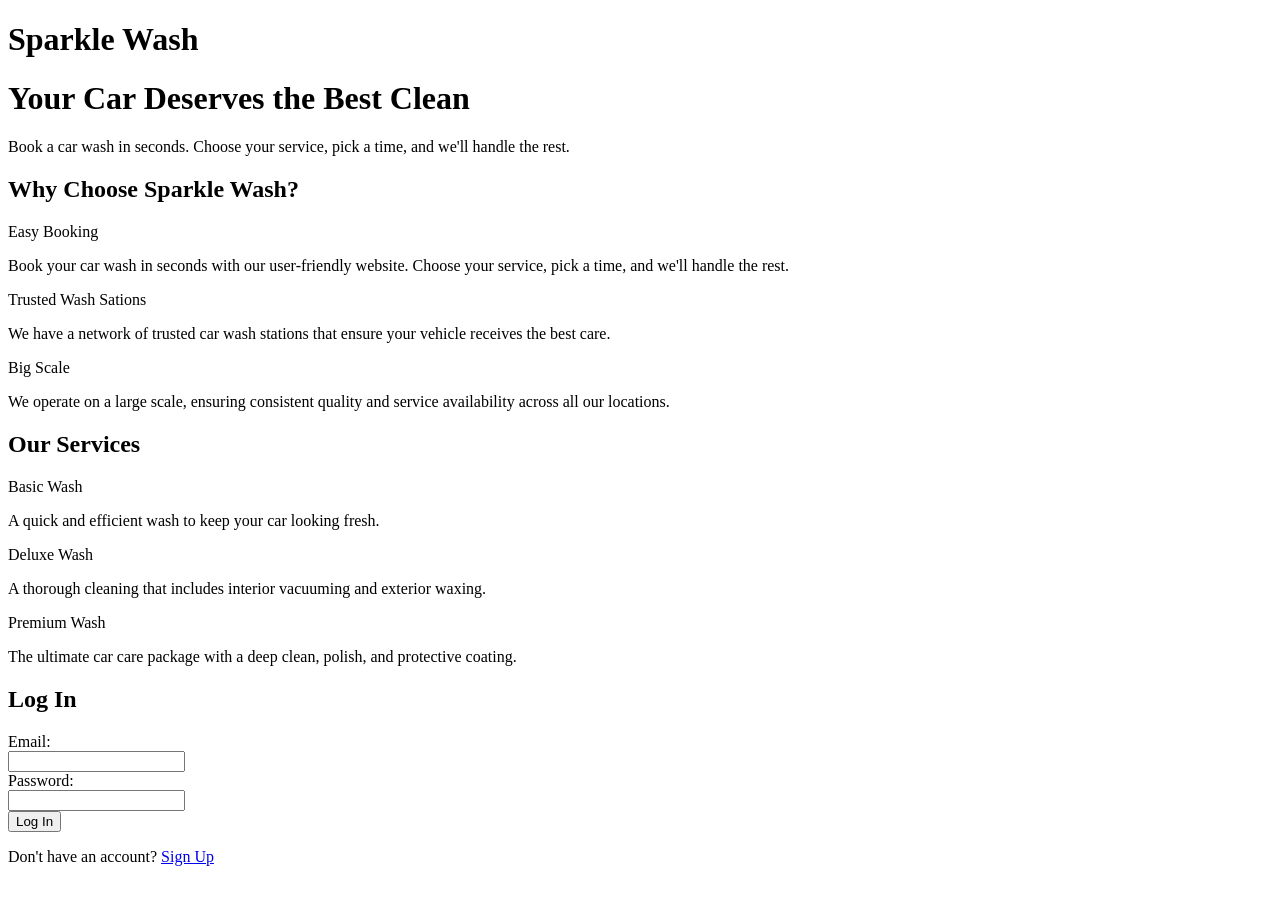
==== index.html @ a1c16ff3 "login_signup" ====
<!DOCTYPE html>
<html>
<head>
    <title>Home</title>
    <link rel="stylesheet" href="style.css">
</head>
<body>
    <div><h1>Sparkle Wash</h1></div>

        <div><h1>Your Car Deserves the Best Clean</h1></div>
        <div><p>Book a car wash in seconds. Choose your service, pick a time, and we'll handle the rest.</p></div>

        <section>
            <h2>Why Choose Sparkle Wash?</h2>
            <div>
                <div>
                    <p>Easy Booking</p>
                    <p>Book your car wash in seconds with our user-friendly website. Choose your service, pick a time, and we'll handle the rest.</p>
                </div>
                <div>
                    <p>Trusted Wash Sations </p>
                    <p>We have a network of trusted car wash stations that ensure your vehicle receives the best care.</p>
                </div>
                <div>
                    <p>Big Scale</p>
                    <p>We operate on a large scale, ensuring consistent quality and service availability across all our locations.</p>
                </div>
            </div>
        </section>

        <section>
            <h2>Our Services</h2>
            <div>
                <div>
                    <p>Basic Wash</p>
                    <p>A quick and efficient wash to keep your car looking fresh.</p>
                </div>
                <div>
                    <p>Deluxe Wash</p>
                    <p>A thorough cleaning that includes interior vacuuming and exterior waxing.</p>
                </div>
                <div>
                    <p>Premium Wash</p>
                    <p>The ultimate car care package with a deep clean, polish, and protective coating.</p>
                </div>
            </div>
        </section>

        <section>
            <div id="login-form">
                <h2>Log In</h2>
                <form action = "login.php" method = "post">
                    <label for="email">Email:</label><br>
                    <input type="email" id="email" name="email" required><br>
                    <label for="password">Password:</label><br>
                    <input type="password" id="password" name="password" required><br>
                    <button type="submit">Log In</button><br>
                </form>
                <p>Don't have an account? <a href="#" onclick="showForm('signup')">Sign Up</a></p>
            </div>

            <div id="signup-form" style="display:none">
                <h2>Create Account</h2>
                <form action = "signup.php" method = "post" onsubmit="return validateForm()">
                    <p id="msg"></p>
                    <label for="su-name">Full Name:</label><br>
                    <input type="text" id="su-name" name="name" required><br>
                    <label for="su-email">Email:</label><br>
                    <input type="email" id="su-email" name="email" required><br>
                    <label for="su-password">Password:</label><br>
                    <input type="password" id="su-password" name="password" required><br>
                    <label for="su-confirm">Confirm Password:</label><br>
                    <input type="password" id="su-confirm" name="confirm_password" required><br>
                    <button type="submit">Create Account</button><br>
                </form>
                <p>Already have an account? <a href="#" onclick="showForm('login')">Log In</a></p>
            </div>
        </section>
    <script src="dynamic.js"></script>
</body>
</html>
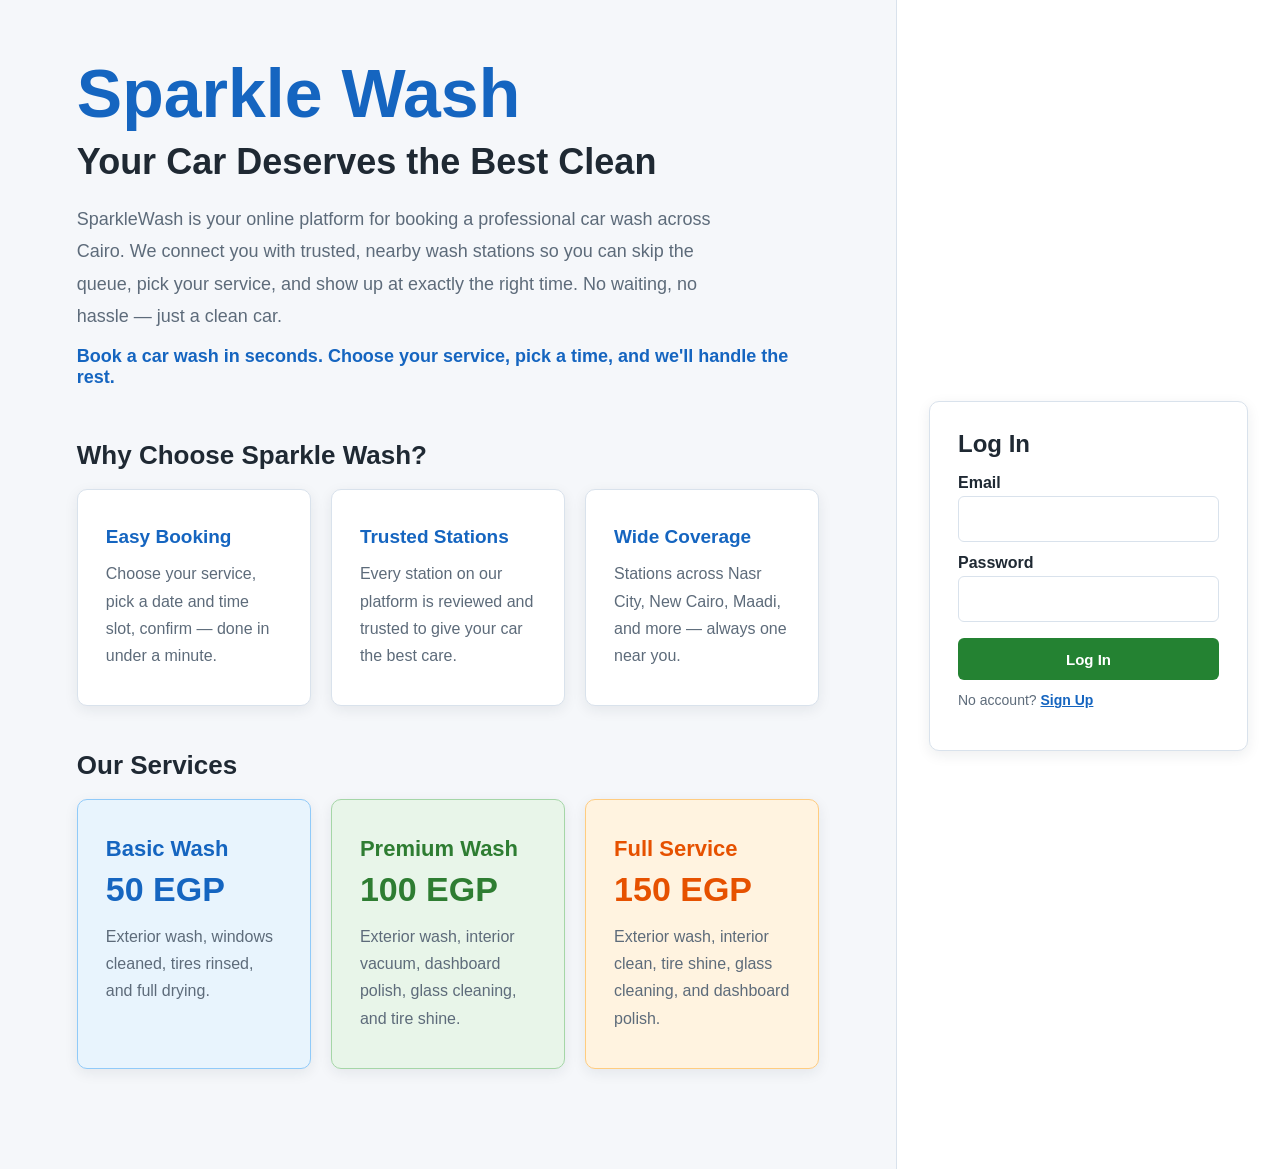
==== commit 6f28705a: "v5" ====
--- a/index.html
+++ b/index.html
@@ -1,81 +1,92 @@
 <!DOCTYPE html>
-<html>
+<html lang="en">
 <head>
-    <title>Home</title>
+    <title>Sparkle Wash</title>
     <link rel="stylesheet" href="style.css">
 </head>
 <body>
-    <div><h1>Sparkle Wash</h1></div>
+    <div class="home-layout">
 
-        <div><h1>Your Car Deserves the Best Clean</h1></div>
-        <div><p>Book a car wash in seconds. Choose your service, pick a time, and we'll handle the rest.</p></div>
+        <!-- Left 70% -->
+        <div class="home-content">
+            <h1 class="home-brand">Sparkle Wash</h1>
+            <h2 class="home-headline">Your Car Deserves the Best Clean</h2>
+            <p class="home-about">SparkleWash is your online platform for booking a professional car wash across Cairo. We connect you with trusted, nearby wash stations so you can skip the queue, pick your service, and show up at exactly the right time. No waiting, no hassle — just a clean car.</p>
+            <p class="home-cta">Book a car wash in seconds. Choose your service, pick a time, and we'll handle the rest.</p>
 
-        <section>
-            <h2>Why Choose Sparkle Wash?</h2>
-            <div>
-                <div>
-                    <p>Easy Booking</p>
-                    <p>Book your car wash in seconds with our user-friendly website. Choose your service, pick a time, and we'll handle the rest.</p>
+            <section class="home-section">
+                <h3>Why Choose Sparkle Wash?</h3>
+                <div class="features-grid">
+                    <div class="feature-card">
+                        <p class="feature-title">Easy Booking</p>
+                        <p>Choose your service, pick a date and time slot, confirm — done in under a minute.</p>
+                    </div>
+                    <div class="feature-card">
+                        <p class="feature-title">Trusted Stations</p>
+                        <p>Every station on our platform is reviewed and trusted to give your car the best care.</p>
+                    </div>
+                    <div class="feature-card">
+                        <p class="feature-title">Wide Coverage</p>
+                        <p>Stations across Nasr City, New Cairo, Maadi, and more — always one near you.</p>
+                    </div>
                 </div>
-                <div>
-                    <p>Trusted Wash Sations </p>
-                    <p>We have a network of trusted car wash stations that ensure your vehicle receives the best care.</p>
+            </section>
+
+            <section class="home-section">
+                <h3>Our Services</h3>
+                <div class="services-grid">
+                    <div class="service-card service-basic">
+                        <p class="service-title">Basic Wash</p>
+                        <p class="service-price">50 EGP</p>
+                        <p>Exterior wash, windows cleaned, tires rinsed, and full drying.</p>
+                    </div>
+                    <div class="service-card service-premium">
+                        <p class="service-title">Premium Wash</p>
+                        <p class="service-price">100 EGP</p>
+                        <p>Exterior wash, interior vacuum, dashboard polish, glass cleaning, and tire shine.</p>
+                    </div>
+                    <div class="service-card service-full">
+                        <p class="service-title">Full Service</p>
+                        <p class="service-price">150 EGP</p>
+                        <p>Exterior wash, interior clean, tire shine, glass cleaning, and dashboard polish.</p>
+                    </div>
                 </div>
-                <div>
-                    <p>Big Scale</p>
-                    <p>We operate on a large scale, ensuring consistent quality and service availability across all our locations.</p>
-                </div>
-            </div>
-        </section>
+            </section>
+        </div>
 
-        <section>
-            <h2>Our Services</h2>
-            <div>
-                <div>
-                    <p>Basic Wash</p>
-                    <p>A quick and efficient wash to keep your car looking fresh.</p>
-                </div>
-                <div>
-                    <p>Deluxe Wash</p>
-                    <p>A thorough cleaning that includes interior vacuuming and exterior waxing.</p>
-                </div>
-                <div>
-                    <p>Premium Wash</p>
-                    <p>The ultimate car care package with a deep clean, polish, and protective coating.</p>
-                </div>
-            </div>
-        </section>
-
-        <section>
-            <div id="login-form">
+        <!-- Right 30% -->
+        <div class="auth-panel">
+            <div id="login-form" class="auth-form">
                 <h2>Log In</h2>
-                <form action = "login.php" method = "post">
-                    <label for="email">Email:</label><br>
-                    <input type="email" id="email" name="email" required><br>
-                    <label for="password">Password:</label><br>
-                    <input type="password" id="password" name="password" required><br>
-                    <button type="submit">Log In</button><br>
+                <form action="login.php" method="post">
+                    <label for="email">Email</label>
+                    <input type="email" id="email" name="email" required>
+                    <label for="password">Password</label>
+                    <input type="password" id="password" name="password" required>
+                    <button type="submit" class="confirm-button">Log In</button>
                 </form>
-                <p>Don't have an account? <a href="#" onclick="showForm('signup')">Sign Up</a></p>
+                <p>No account? <a href="#" onclick="showForm('signup')">Sign Up</a></p>
             </div>
 
-            <div id="signup-form" style="display:none">
+            <div id="signup-form" class="auth-form" style="display:none">
                 <h2>Create Account</h2>
-                <form action = "signup.php" method = "post" onsubmit="return validateForm()">
+                <form action="signup.php" method="post" onsubmit="return validateForm()">
                     <p id="msg"></p>
-                    <label for="su-name">Full Name:</label><br>
-                    <input type="text" id="su-name" name="name" required><br>
-                    <label for="su-email">Email:</label><br>
-                    <input type="email" id="su-email" name="email" required><br>
-                    <label for="su-password">Password:</label><br>
-                    <input type="password" id="su-password" name="password" required><br>
-                    <label for="su-confirm">Confirm Password:</label><br>
-                    <input type="password" id="su-confirm" name="confirm_password" required><br>
-                    <button type="submit">Create Account</button><br>
+                    <label for="su-name">Full Name</label>
+                    <input type="text" id="su-name" name="name" required>
+                    <label for="su-email">Email</label>
+                    <input type="email" id="su-email" name="email" required>
+                    <label for="su-password">Password</label>
+                    <input type="password" id="su-password" name="password" required>
+                    <label for="su-confirm">Confirm Password</label>
+                    <input type="password" id="su-confirm" name="confirm_password" required>
+                    <button type="submit" class="confirm-button">Create Account</button>
                 </form>
                 <p>Already have an account? <a href="#" onclick="showForm('login')">Log In</a></p>
             </div>
-        </section>
+        </div>
+
+    </div>
     <script src="dynamic.js"></script>
 </body>
 </html>
--- a/style.css
+++ b/style.css
@@ -0,0 +1,374 @@
+:root {
+    --ink:        #1f2933;
+    --muted:      #5d6b7a;
+    --line:       #d9e2ec;
+    --page:       #f5f7fa;
+    --surface:    #ffffff;
+    --brand:      #1565c0;
+    --brand-dark: #0d47a1;
+    --green:      #248232;
+    --green-dark: #1b6326;
+}
+
+* { box-sizing: border-box; }
+
+body {
+    margin: 0;
+    min-height: 100vh;
+    color: var(--ink);
+    background: var(--page);
+    font-family: Arial, Helvetica, sans-serif;
+}
+
+h1, h2, p { margin-top: 0; }
+
+/* ── Navbar ── */
+.navbar {
+    display: flex;
+    align-items: center;
+    justify-content: space-between;
+    padding: 16px 7%;
+    background: var(--brand);
+}
+
+.brand, .nav-links a {
+    color: #fff;
+    text-decoration: none;
+}
+
+.brand { font-size: 22px; font-weight: 700; }
+
+.nav-links { display: flex; gap: 16px; }
+
+.nav-links a { font-weight: 600; }
+
+/* ── Page shell ── */
+.page-shell {
+    width: min(1120px, 92vw);
+    margin: 0 auto;
+}
+
+.page-header { padding: 42px 0 24px; }
+
+.page-header p { margin: 0 0 8px; color: var(--muted); font-weight: 700; }
+
+/* ── Shared card border/shadow ── */
+.place-card,
+.booking-panel,
+.summary-box,
+.empty-state,
+.auth-form,
+.stat-card,
+.feature-card,
+.service-card,
+.about-block,
+.contact-form-section,
+.info-item {
+    border: 1px solid var(--line);
+    border-radius: 10px;
+    background: var(--surface);
+    box-shadow: 0 4px 14px rgba(31, 41, 51, 0.08);
+}
+
+/* ── Places ── */
+.places-grid {
+    display: grid;
+    grid-template-columns: repeat(auto-fit, minmax(250px, 1fr));
+    gap: 22px;
+    padding-bottom: 48px;
+}
+
+.place-card { overflow: hidden; }
+
+.place-photo { width: 100%; height: 180px; object-fit: cover; display: block; }
+
+.place-card-body { padding: 18px; }
+
+.place-card-body h2 { font-size: 22px; margin-bottom: 8px; }
+
+.place-card-body p { color: var(--muted); line-height: 1.5; }
+
+.card-actions { display: flex; gap: 10px; margin-top: 18px; }
+
+/* ── Buttons ── */
+.btn,
+.confirm-button {
+    display: inline-flex;
+    align-items: center;
+    justify-content: center;
+    min-height: 42px;
+    border: 0;
+    border-radius: 6px;
+    padding: 0 18px;
+    color: #fff;
+    font-size: 15px;
+    font-weight: 700;
+    text-decoration: none;
+    cursor: pointer;
+}
+
+.btn-book,
+.confirm-button { background: var(--green); }
+
+.btn-book:hover,
+.confirm-button:hover { background: var(--green-dark); }
+
+.btn-location { background: var(--brand); }
+
+.btn-location:hover { background: var(--brand-dark); }
+
+/* ── Booking layout ── */
+.booking-layout {
+    display: grid;
+    grid-template-columns: minmax(0, 1fr) 360px;
+    gap: 24px;
+    padding: 42px 0;
+    width: min(1120px, 92vw);
+    margin: 0 auto;
+}
+
+.booking-panel,
+.summary-box,
+.empty-state { padding: 24px; }
+
+.booking-form { display: grid; gap: 20px; }
+
+.service-options {
+    display: grid;
+    gap: 10px;
+    margin: 0;
+    padding: 0;
+    border: 0;
+}
+
+.service-options legend,
+.field-label { font-weight: 700; margin-bottom: 4px; }
+
+.service-options label {
+    display: flex;
+    align-items: center;
+    gap: 10px;
+    padding: 12px 14px;
+    border: 1px solid var(--line);
+    border-radius: 6px;
+    background: #fff;
+}
+
+/* ── Inputs ── */
+select,
+input[type="text"],
+input[type="password"],
+input[type="email"],
+input[type="date"],
+textarea {
+    width: 100%;
+    min-height: 46px;
+    border: 1px solid var(--line);
+    border-radius: 6px;
+    padding: 0 12px;
+    font: inherit;
+    background: #fff;
+}
+
+textarea { padding: 10px 12px; resize: vertical; min-height: 100px; }
+
+.confirm-button { width: fit-content; }
+
+/* ── Summary / booking result ── */
+.summary-photo {
+    width: 100%;
+    height: 180px;
+    border-radius: 6px;
+    object-fit: cover;
+    display: block;
+    margin-bottom: 18px;
+}
+
+dl { display: grid; gap: 14px; margin: 0; }
+
+dl div { padding-bottom: 14px; border-bottom: 1px solid var(--line); }
+
+dt { color: var(--muted); font-size: 14px; font-weight: 700; }
+
+dd { margin: 0; font-weight: 700; }
+
+.booking-result { width: min(620px, 100%); margin-bottom: 48px; }
+
+.booking-result .btn { margin-top: 18px; }
+
+.empty-state { margin-bottom: 48px; }
+
+/* ── Home page ── */
+.home-layout {
+    display: flex;
+    min-height: 100vh;
+}
+
+.home-content {
+    flex: 0 0 70%;
+    padding: 56px 6%;
+    background: var(--page);
+}
+
+.auth-panel {
+    flex: 0 0 30%;
+    padding: 48px 32px;
+    background: var(--surface);
+    border-left: 1px solid var(--line);
+    display: flex;
+    flex-direction: column;
+    justify-content: center;
+}
+
+.home-brand { font-size: 68px; color: var(--brand); margin-bottom: 10px; font-weight: 700; line-height: 1.1; }
+
+.home-headline { font-size: 36px; margin-bottom: 20px; font-weight: 700; }
+
+.home-about {
+    color: var(--muted);
+    line-height: 1.8;
+    font-size: 18px;
+    max-width: 660px;
+    margin-bottom: 14px;
+}
+
+.home-cta {
+    color: var(--brand);
+    font-weight: 700;
+    font-size: 18px;
+    margin-bottom: 52px;
+}
+
+.home-section { margin-bottom: 44px; }
+
+.home-section h3 { font-size: 26px; margin-bottom: 18px; color: var(--ink); font-weight: 700; }
+
+.features-grid,
+.services-grid {
+    display: grid;
+    grid-template-columns: repeat(3, 1fr);
+    gap: 20px;
+}
+
+.feature-card { padding: 36px 28px; }
+
+.feature-title { font-weight: 700; font-size: 19px; margin-bottom: 12px; color: var(--brand); }
+
+.feature-card p:last-child { color: var(--muted); font-size: 16px; margin: 0; line-height: 1.7; }
+
+/* Service cards — each with its own colour */
+.service-card { padding: 36px 28px; }
+
+.service-basic   { background: #e8f4fd; border-color: #90caf9; }
+.service-premium { background: #e8f5e9; border-color: #a5d6a7; }
+.service-full    { background: #fff3e0; border-color: #ffcc80; }
+
+.service-title { font-weight: 700; font-size: 22px; margin-bottom: 8px; }
+
+.service-basic   .service-title { color: #1565c0; }
+.service-premium .service-title { color: #2e7d32; }
+.service-full    .service-title { color: #e65100; }
+
+.service-price {
+    font-size: 34px;
+    font-weight: 700;
+    margin-bottom: 14px;
+}
+
+.service-basic   .service-price { color: #1565c0; }
+.service-premium .service-price { color: #2e7d32; }
+.service-full    .service-price { color: #e65100; }
+
+.service-card p:last-child { color: var(--muted); font-size: 16px; margin: 0; line-height: 1.7; }
+
+/* ── Auth forms ── */
+.auth-form { padding: 28px; margin-bottom: 16px; }
+
+.auth-form h2 { margin-bottom: 16px; }
+
+.auth-form label {
+    display: block;
+    font-weight: 700;
+    margin: 12px 0 4px;
+}
+
+.auth-form .confirm-button { margin-top: 16px; width: 100%; }
+
+.auth-form p { margin-top: 12px; font-size: 14px; color: var(--muted); }
+
+.auth-form a { color: var(--brand); font-weight: 600; }
+
+/* ── About page ── */
+.about-sections { display: grid; gap: 20px; margin-bottom: 32px; }
+
+.about-block { padding: 24px; }
+
+.about-block h2 { color: var(--brand); margin-bottom: 12px; }
+
+.about-block p { color: var(--muted); line-height: 1.6; }
+
+.about-stats {
+    display: grid;
+    grid-template-columns: repeat(3, 1fr);
+    gap: 16px;
+    margin-bottom: 48px;
+}
+
+.stat-card { padding: 28px; text-align: center; }
+
+.stat-card h2 { font-size: 40px; color: var(--brand); margin-bottom: 4px; }
+
+.stat-card p { color: var(--muted); margin: 0; }
+
+/* ── Contact page ── */
+.contact-layout {
+    display: grid;
+    grid-template-columns: 280px 1fr;
+    gap: 24px;
+    padding-bottom: 48px;
+}
+
+.contact-info { display: grid; gap: 12px; align-content: start; }
+
+.info-item {
+    padding: 16px;
+    display: flex;
+    flex-direction: column;
+    gap: 4px;
+    box-shadow: none;
+}
+
+.info-item strong { font-size: 13px; color: var(--muted); }
+
+.contact-form-section { padding: 24px; }
+
+.contact-form-section h2 { margin-bottom: 16px; }
+
+.contact-form { display: grid; gap: 8px; }
+
+.contact-form label { font-weight: 700; }
+
+.contact-form .confirm-button { margin-top: 8px; }
+
+/* ── Responsive ── */
+@media (max-width: 760px) {
+    .booking-layout,
+    .contact-layout,
+    .features-grid,
+    .services-grid { display: block; }
+
+    .booking-panel,
+    .feature-card,
+    .service-card { margin-bottom: 16px; }
+
+    .about-stats { grid-template-columns: 1fr; }
+
+    .confirm-button { width: 100%; }
+
+    .home-layout { flex-direction: column; }
+
+    .home-content,
+    .auth-panel { flex: unset; border-left: none; }
+
+    .auth-panel { border-top: 1px solid var(--line); }
+}
